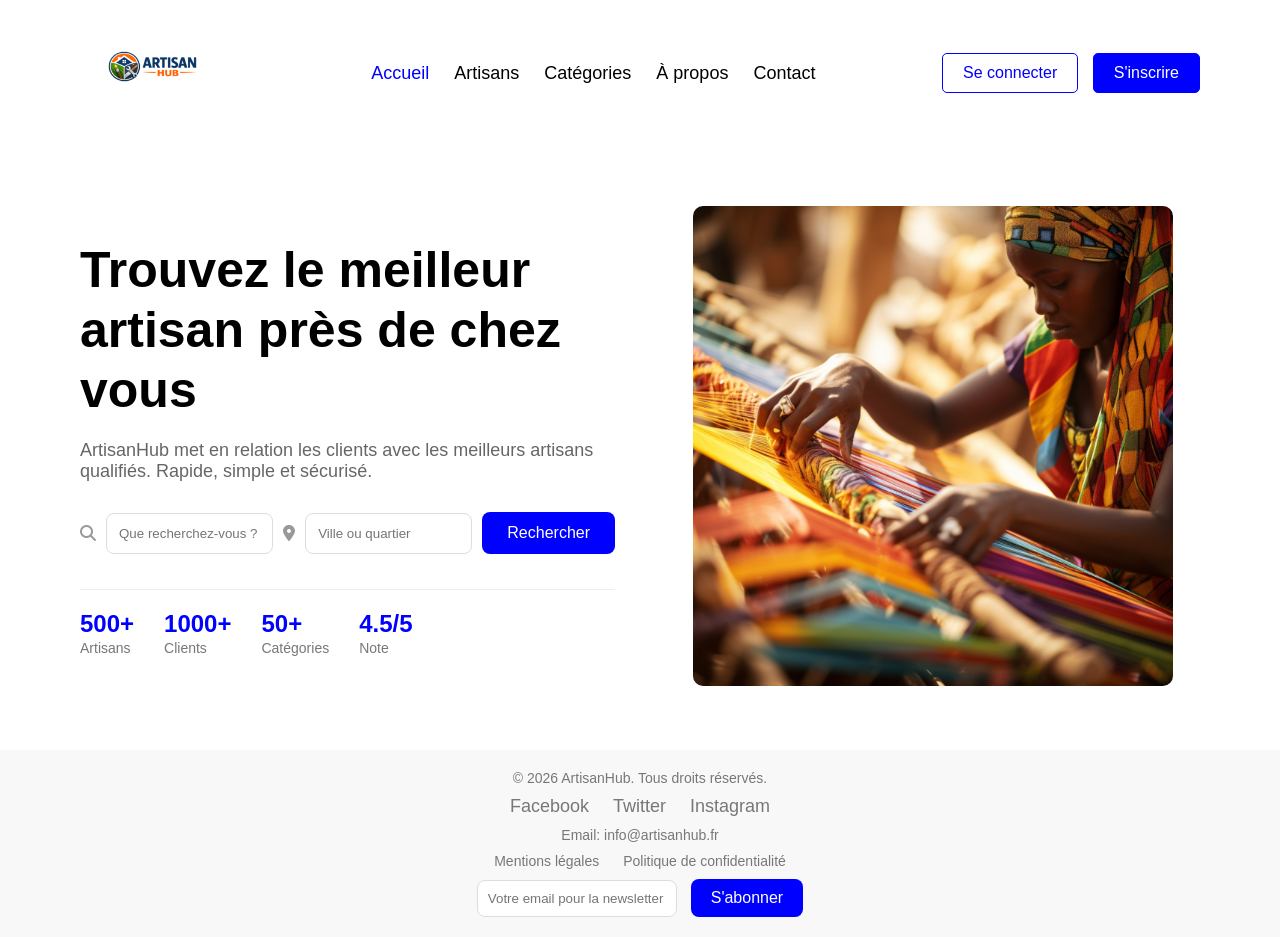
==== index.html @ b5b78bcd "Add files via upload" ====
<!DOCTYPE html>
<html lang="fr">
<head>
    <meta charset="UTF-8">
    <meta name="viewport" content="width=device-width, initial-scale=1.0">
    <!-- Font Awesome CDN correct (l'ancien lien vers cloudflare.com ne chargeait rien) -->
    <link rel="stylesheet" href="https://cdnjs.cloudflare.com/ajax/libs/font-awesome/6.5.0/css/all.min.css">
    <link rel="stylesheet" href="style.css">
    <title>Artisan-hub</title>
    <link rel="icon" href="logo.ico" type="image/x-icon">
</head>
<body>

    <header>
        <div class="logo">
            <img src="logo.ico" alt="ArtisanHub Logo">
        </div>
        <nav id="nav-bar">
            <ul>
                <li><a href="#" class="active">Accueil</a></li>
                <li><a href="#">Artisans</a></li>
                <li><a href="#">Catégories</a></li>
                <li><a href="#">À propos</a></li>
                <li><a href="#">Contact</a></li>
            </ul>
        </nav>
        <div class="btn-login">
            <button type="button" class="login">Se connecter</button>
            <button type="button" class="register">S'inscrire</button>
        </div>
    </header>

    <section class="home">
        <div class="content">
            <h1>Trouvez le meilleur <br>artisan près de chez vous</h1>
            <p class="description">
                ArtisanHub met en relation les clients avec les meilleurs artisans
                qualifiés. Rapide, simple et sécurisé.
            </p>

            <div class="search-bar">
                <!-- fa-thin remplacé par fa-solid (fa-thin est payant) -->
                <i class="fa-solid fa-magnifying-glass"></i>
                <input type="text" placeholder="Que recherchez-vous ?">
                <i class="fa-solid fa-location-dot"></i>
                <input type="text" placeholder="Ville ou quartier">
                <button type="button">Rechercher</button>
            </div>

            <div class="statistics">
                <div class="stat">
                    <h2>500+</h2>
                    <p>Artisans</p>
                </div>
                <div class="stat">
                    <h2>1000+</h2>
                    <p>Clients</p>
                </div>
                <div class="stat">
                    <h2>50+</h2>
                    <p>Catégories</p>
                </div>
                <div class="stat">
                    <h2>4.5/5</h2>
                    <p>Note</p>
                </div>
            </div>
        </div>

        <div class="image">
            <img src="Artisan.png" alt="Artisan">
        </div>
    </section>

    <footer>
        <p>&copy; 2026 ArtisanHub. Tous droits réservés.</p>
        <div class="social-media">
            <a href="#">Facebook</a>
            <a href="#">Twitter</a>
            <a href="#">Instagram</a>
        </div>
        <div class="contact-info">
            <p>Email: info@artisanhub.fr</p>
        </div>
        <div class="legal">
            <a href="#">Mentions légales</a>
            <a href="#">Politique de confidentialité</a>
        </div>
        <div class="newsletter">
            <input type="email" placeholder="Votre email pour la newsletter">
            <button type="button">S'abonner</button>
        </div>
    </footer>

</body>
</html>
---- style.css ----
* {
    margin: 0;
    padding: 0;
    box-sizing: border-box;
    font-family: sans-serif;
}

/* Style pour le header */
header {
    display: flex;
    justify-content: space-between;
    align-items: center;
    padding: 20px 80px;
    background-color: #fff;
}

.logo {
    font-size: 24px;
    font-weight: bold;
}

.logo img {
    height: 100px;
}

/* Barre de navigation */
nav ul {
    list-style: none;
    display: flex;
}

nav ul li {
    margin-left: 25px;
}

nav ul li a {
    color: black;
    text-decoration: none;
    font-size: 18px;
    transition: color 0.3s;
}

nav ul li a.active,
nav ul li a:hover {
    color: blue;
}

/* Boutons */
.btn-login button {
    border-radius: 5px;
    padding: 10px 20px;
    margin-left: 10px;
    cursor: pointer;
    font-size: 16px;
    transition: all 0.3s;
}

.login {
    background-color: #fff;
    color: blue;
    border: 1px solid blue;
}

.register {
    background-color: blue;
    color: white;
    border: 1px solid blue;
}

.btn-login .login:hover {
    background-color: blue;
    color: white;
}

.btn-login .register:hover {
    background-color: darkblue;
    border-color: darkblue;
}

/* Section Accueil principal */
.home {
    display: flex;
    justify-content: space-between;
    align-items: center;
    padding: 60px 80px;
    gap: 50px;
}

.home .content {
    flex: 1;
    max-width: 600px;
}

.home .content h1 {
    font-size: 50px;
    line-height: 1.2;
    margin-bottom: 20px;
}

.home .content .description {
    color: #666;
    margin-bottom: 30px;
    font-size: 18px;
}

/* Barre de recherche */
.search-bar {
    display: flex;
    align-items: center;
    gap: 10px;
    flex-wrap: wrap;
    margin-bottom: 35px;
}

.search-bar i {
    color: #999;
}

.search-bar input {
    flex: 1;
    min-width: 150px;
    padding: 12px;
    border: 1px solid #ddd;
    border-radius: 8px;
    outline: none;
}

.search-bar button {
    padding: 12px 25px;
    border: none;
    border-radius: 8px;
    background: blue;
    color: white;
    cursor: pointer;
    font-size: 16px;
}

/* Image à droite */
.image {
    flex: 1;
    text-align: center;
}

.image img {
    width: 100%;
    max-width: 480px;
    height: auto;
    border-radius: 10px; /* corrigé : "Border-radius" avec majuscule était invalide */
}

/* Bloc des statistiques sous la recherche */
.statistics {
    display: flex;
    gap: 30px;
    border-top: 1px solid #eee;
    padding-top: 20px;
}

.stat {
    text-align: left;
}

.stat h2 {
    font-size: 24px;
    color: blue;
    font-weight: bold;
}

.stat p {
    color: #777;
    font-size: 14px;
    margin-top: 2px;
}

/* Footer */
footer {
    background-color: #f8f8f8;
    padding: 20px 80px;
    text-align: center;
    color: #777;
    font-size: 14px;
}

.social-media {
    margin-top: 10px;
}

.social-media a {
    margin: 0 10px;
    color: #777;
    text-decoration: none;
    font-size: 18px;
    transition: color 0.3s;
}

.social-media a:hover {
    color: blue;
}

.contact-info {
    margin-top: 10px;
}

.contact-info p {
    margin: 5px 0;
}

.legal {
    margin-top: 10px;
}

.legal a {
    color: #777;
    text-decoration: none;
    margin: 0 10px;
    transition: color 0.3s;
}

.legal a:hover {
    color: blue;
}

.newsletter {
    margin-top: 10px;
}

.newsletter input {
    padding: 10px;
    border: 1px solid #ddd;
    border-radius: 8px;
    outline: none;
    width: 200px;
}

.newsletter button {
    padding: 10px 20px;
    border: none;
    border-radius: 8px;
    background: blue;
    color: white;
    cursor: pointer;
    font-size: 16px;
    margin-left: 10px;
}
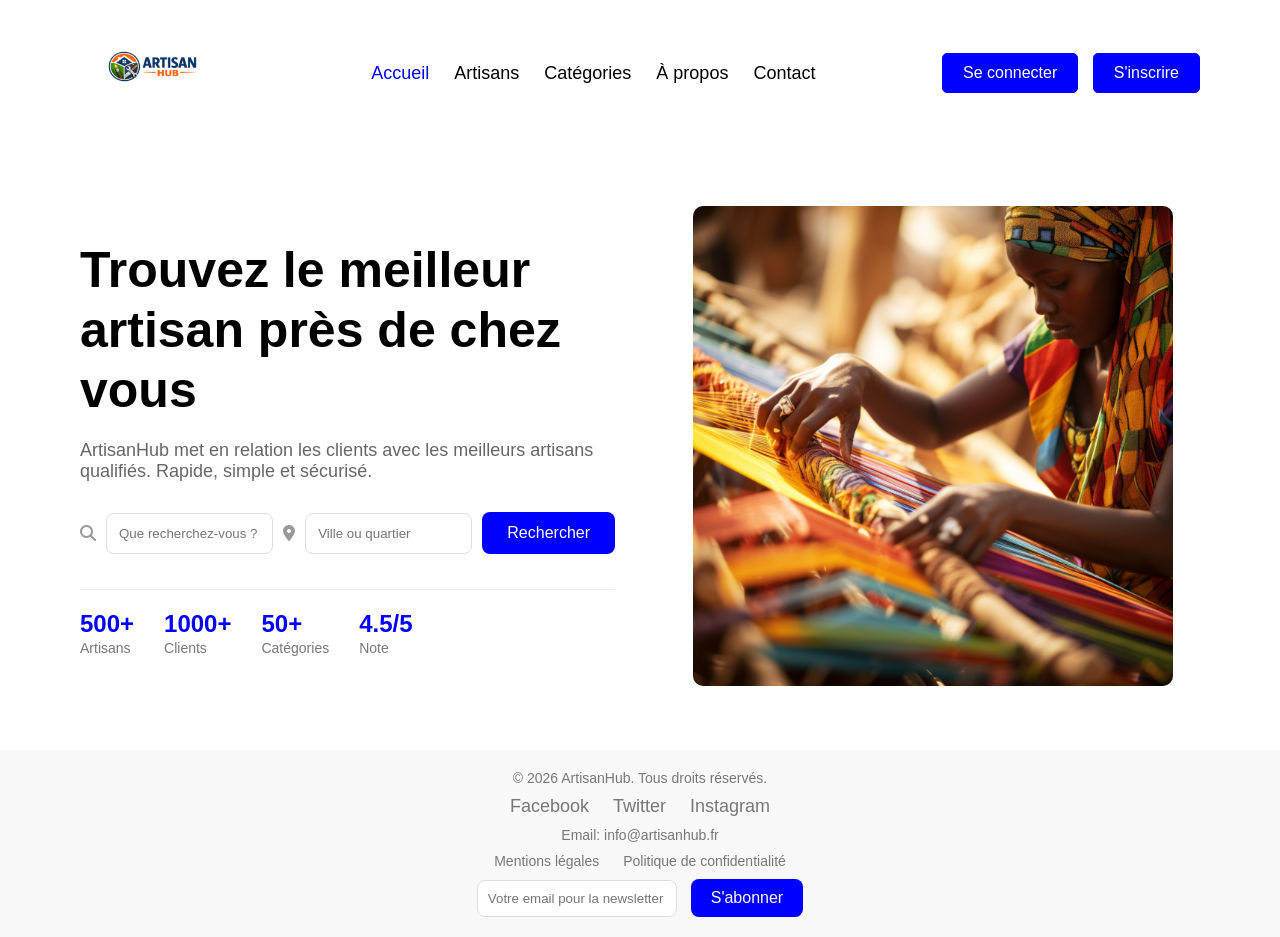
==== commit f2180b64: "boutton de connexion&inscription" ====
--- a/index.html
+++ b/index.html
@@ -25,8 +25,8 @@
             </ul>
         </nav>
         <div class="btn-login">
-            <button type="button" class="login">Se connecter</button>
-            <button type="button" class="register">S'inscrire</button>
+            <button type="button" class="login"><a href="Connexion.html">Se connecter</a></button>
+            <button type="button" class="register"><a href="Inscription.html">S'inscrire</a></button>
         </div>
     </header>
 
@@ -93,4 +93,4 @@
     </footer>
 
 </body>
-</html>
+</html>
--- a/style.css
+++ b/style.css
@@ -53,12 +53,18 @@
     cursor: pointer;
     font-size: 16px;
     transition: all 0.3s;
+    background-color: blue;
 }
 
 .login {
     background-color: #fff;
-    color: blue;
+    color: white;
     border: 1px solid blue;
+}
+
+.login a{
+    color: white;
+    text-decoration: none;
 }
 
 .register {
@@ -67,9 +73,14 @@
     border: 1px solid blue;
 }
 
+.register a{
+    color: white;
+    text-decoration: none;
+}
+
 .btn-login .login:hover {
-    background-color: blue;
-    color: white;
+    background-color: darkblue;
+    color: darkblue;
 }
 
 .btn-login .register:hover {
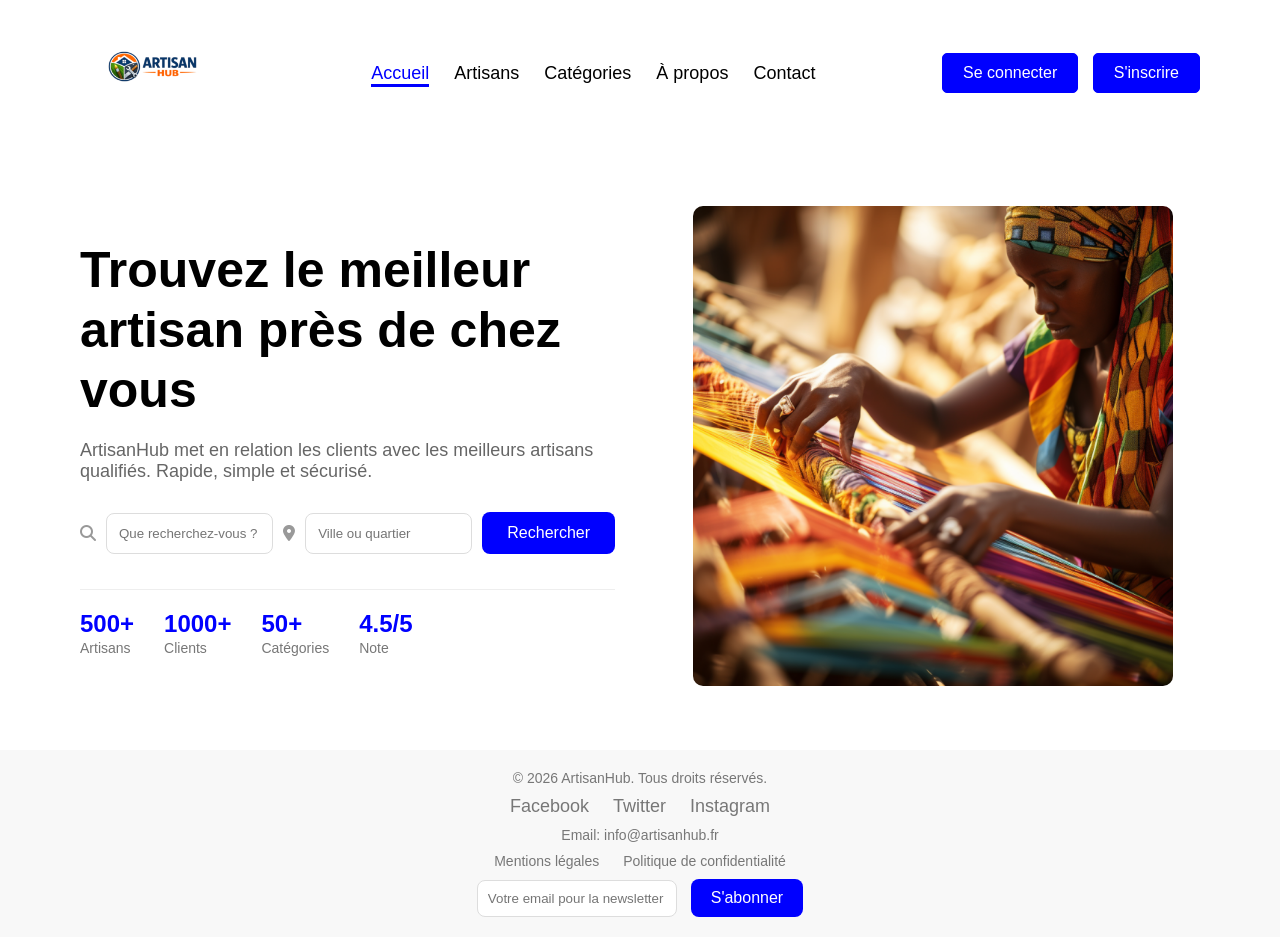
==== commit 0fbae0cb: "Dashboard_client" ====
--- a/index.html
+++ b/index.html
@@ -7,7 +7,7 @@
     <link rel="stylesheet" href="https://cdnjs.cloudflare.com/ajax/libs/font-awesome/6.5.0/css/all.min.css">
     <link rel="stylesheet" href="style.css">
     <title>Artisan-hub</title>
-    <link rel="icon" href="logo.ico" type="image/x-icon">
+    <link rel="icon" href="logo1.ico" type="image/x-icon">
 </head>
 <body>
 
@@ -44,7 +44,7 @@
                 <input type="text" placeholder="Que recherchez-vous ?">
                 <i class="fa-solid fa-location-dot"></i>
                 <input type="text" placeholder="Ville ou quartier">
-                <button type="button">Rechercher</button>
+                <button type="button" class="search">Rechercher</button>
             </div>
 
             <div class="statistics">
@@ -88,7 +88,7 @@
         </div>
         <div class="newsletter">
             <input type="email" placeholder="Votre email pour la newsletter">
-            <button type="button">S'abonner</button>
+            <button type="button" class="subscription">S'abonner</button>
         </div>
     </footer>
 
--- a/style.css
+++ b/style.css
@@ -3,6 +3,10 @@
     padding: 0;
     box-sizing: border-box;
     font-family: sans-serif;
+}
+
+body{
+    user-select: none;
 }
 
 /* Style pour le header */
@@ -27,6 +31,9 @@
 nav ul {
     list-style: none;
     display: flex;
+    margin: 0;
+    padding: 0;
+    flex-wrap: wrap;
 }
 
 nav ul li {
@@ -37,14 +44,30 @@
     color: black;
     text-decoration: none;
     font-size: 18px;
+    position: relative; 
+    padding-bottom: 4px; 
     transition: color 0.3s;
 }
 
-nav ul li a.active,
-nav ul li a:hover {
+nav ul li a::after {
+    content: "";
+    position: absolute;
+    left: 0;
+    bottom: 0;
+    width: 0;
+    height: 3px;
+    background-color: blue; 
+    transition: width 0.3s ease;
+}
+
+nav ul li a:hover,
+nav ul li a.active {
     color: blue;
 }
 
+nav ul li a:hover::after,
+nav ul li a.active::after {
+    width: 100%; }
 /* Boutons */
 .btn-login button {
     border-radius: 5px;
@@ -127,6 +150,9 @@
     color: #999;
 }
 
+.search:hover{
+    background-color: darkblue;
+}
 .search-bar input {
     flex: 1;
     min-width: 150px;
@@ -253,3 +279,133 @@
     font-size: 16px;
     margin-left: 10px;
 }
+
+.subscription:hover{
+background-color: darkblue;
+}
+
+
+
+/* Tablette */
+@media (max-width: 900px) {
+    header {
+        padding: 16px 30px;
+    }
+
+    .logo img {
+        height: 70px;
+    }
+
+    nav ul li a {
+        font-size: 15px;
+    }
+
+    .btn-login button {
+        padding: 8px 14px;
+        font-size: 14px;
+    }
+
+    .home {
+        padding: 40px 30px;
+        gap: 30px;
+    }
+
+    .home .content h1 {
+        font-size: 36px;
+    }
+
+    footer {
+        padding: 20px 30px;
+    }
+}
+
+/* Mobile */
+@media (max-width: 650px) {
+    header {
+        flex-direction: column;
+        align-items: flex-start;
+        gap: 14px;
+        padding: 16px 20px;
+    }
+
+    nav ul {
+        gap: 14px;
+    }
+
+    nav ul li a {
+        font-size: 15px;
+    }
+
+    /* Désactiver ::after sur mobile */
+    nav ul li a::after {
+        display: none;
+    }
+
+    .btn-login {
+        display: flex;
+        width: 100%;
+    }
+
+    .btn-login button {
+        flex: 1;
+        margin-left: 0;
+        margin-right: 8px;
+        font-size: 14px;
+    }
+
+    .btn-login button:last-child {
+        margin-right: 0;
+    }
+
+    /* Home en colonne */
+    .home {
+        flex-direction: column;
+        padding: 30px 20px;
+        gap: 30px;
+    }
+
+    .home .content {
+        max-width: 100%;
+    }
+
+    .home .content h1 {
+        font-size: 28px;
+    }
+
+    .home .content .description {
+        font-size: 15px;
+    }
+
+    /* Image en premier sur mobile */
+    .image {
+        order: -1;
+    }
+
+    .image img {
+        max-width: 100%;
+    }
+
+    /* Statistiques en 2x2 */
+    .statistics {
+        display: grid;
+        grid-template-columns: 1fr 1fr;
+        gap: 16px;
+    }
+
+    footer {
+        padding: 20px;
+    }
+
+    .social-media a {
+        font-size: 15px;
+        margin: 0 6px;
+    }
+
+    .newsletter input {
+        width: 100%;
+    }
+
+    .newsletter button {
+        width: 100%;
+    }
+}
